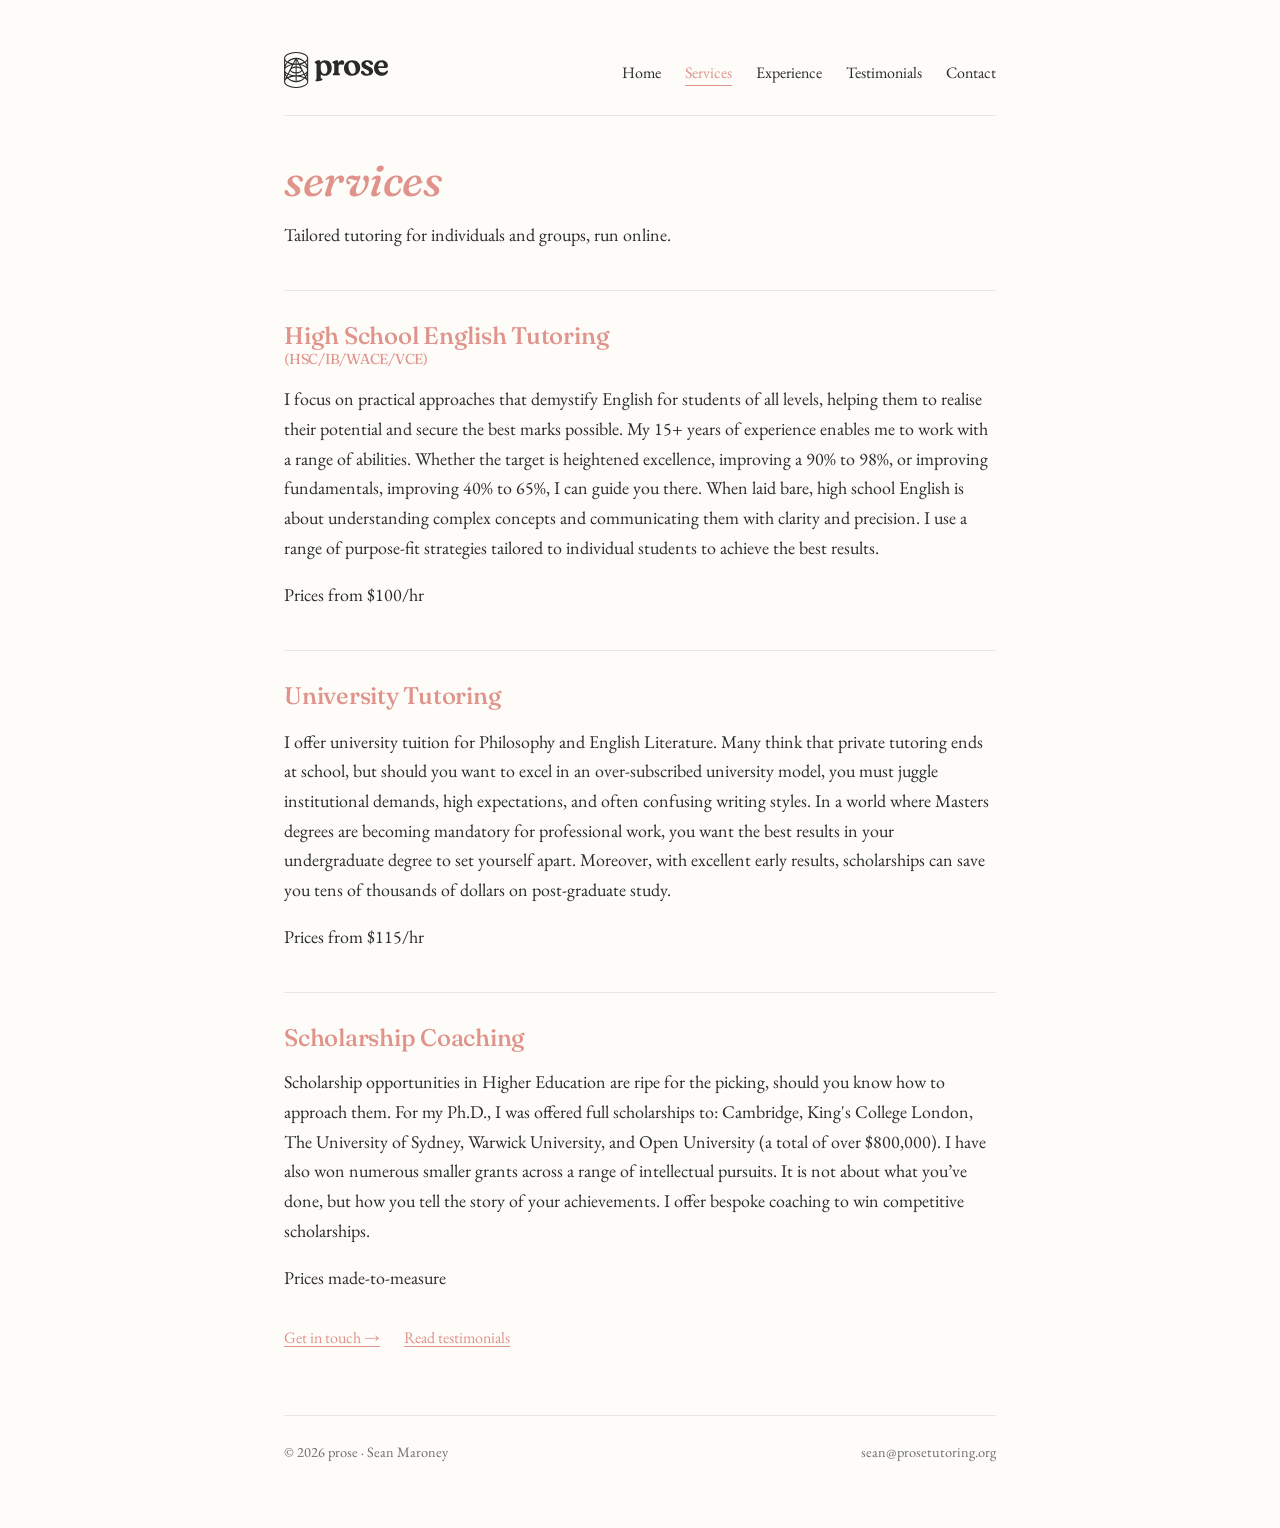
==== services.html @ b98e7e93 "Initial publish — prose tutoring website Five-page static site: Home, Services, Experience, Testimon" ====
<!doctype html>
<html lang="en">
<head>
  <meta charset="utf-8">
  <meta name="viewport" content="width=device-width, initial-scale=1">
  <title>Services — prose</title>
  <meta name="description" content="HSC English tutoring, university essay support, and scholarship coaching with Sean Maroney.">
  <link rel="icon" type="image/svg+xml" href="favicon-p.svg">
  <link rel="preconnect" href="https://fonts.googleapis.com">
  <link rel="preconnect" href="https://fonts.gstatic.com" crossorigin>
  <link href="https://fonts.googleapis.com/css2?family=Fraunces:opsz,wght,SOFT@9..144,400;9..144,500;9..144,600&family=EB+Garamond:ital,wght@0,400;0,500;1,400&display=swap" rel="stylesheet">
  <link rel="stylesheet" href="styles.css">
</head>
<body>
  <div class="wrap">

    <nav class="site" aria-label="Primary">
      <a class="brand" href="index.html" aria-label="prose — home">
        <svg class="logotype" viewBox="0 0 142.6 49.42" xmlns="http://www.w3.org/2000/svg" aria-hidden="true">
          <path d="M43.11 39c0-.48.37-.72.89-1.33s.57-1.05.57-2.42V17.8a2.35 2.35 0 0 0-.89-2.14c-.93-.77-1.58-.81-1.58-1.7 0-1.33 4.12-2.66 6.14-2.66.89 0 1.53.56 1.53 1.81V14h.17a8.34 8.34 0 0 1 6.21-2.7c5.37 0 9.33 3.71 9.33 10.61 0 6.14-3.75 10.79-9.53 10.79a8.81 8.81 0 0 1-5.57-1.78v4a1.68 1.68 0 0 0 1.09 1.61c.73.36 1.37.49 1.37 1.25 0 1.25-2.34 1.74-4.4 2.06-2.54.37-5.33.65-5.33-.84zm16.35-14.74c0-4.52-2-9.65-5.28-9.69-2 0-3.8 1.69-3.8 4.72v3.27c0 3.84 2.26 7.39 5.09 7.39 2.42.05 3.91-1.95 3.99-5.69zM66.89 30.88c0-1.25 2-1.33 2-2.95V17.47a1.85 1.85 0 0 0-.72-1.77c-1.09-.65-1.7-.85-1.7-1.7 0-1.17 4.12-2.66 6-2.66 1.41 0 1.77.6 1.81 2v1.85h.16c1.09-2.66 3.19-3.91 4.93-3.91a2.85 2.85 0 0 1 3.15 3.07 2.84 2.84 0 0 1-3.07 3.14c-1 0-1.41-.32-2.5-.32s-2.18.65-2.18 3.6v7.14c0 1.62 2 1.7 2 2.95 0 1-.85 1.21-2.1 1.21H69c-1.26.02-2.11-.22-2.11-1.19zM82.24 22.36c0-6.58 5.12-11 11.38-11 6.1 0 10.94 3.79 10.94 10.33s-4.84 11-11.3 11-10.98-4.03-11.02-10.33zm16.07 2.06c0-4.36-2-10.42-5.86-10.42-2.62 0-4 2.14-4 5.49 0 4.44 2 10.5 5.86 10.5 2.58.01 4-2.14 4-5.57zM105.53 27.89a2 2 0 0 1 2-2.06c3.11 0 3 4.28 6.46 4.28 1.7 0 2.71-.81 2.71-2.26 0-1.82-1.66-2.83-4.49-4.08-3.35-1.49-6-3-6-6.5 0-3.79 3.39-6 8-6 4.89 0 8 2.1 8 4.4a1.94 1.94 0 0 1-1.9 2.06c-3.15 0-2.79-3.88-6.38-3.88-1.49 0-2.34.85-2.34 2 0 1.41.6 2.18 4.84 4.12 3.19 1.45 5.82 3.15 5.82 6.62s-3.15 6.1-8.28 6.1c-5.73.01-8.44-2.69-8.44-4.8zM142.56 26.64a3.43 3.43 0 0 1-.25 1.25 8.36 8.36 0 0 1-7.95 4.77c-6.54 0-10.82-4.12-10.82-10.34s4.24-10.94 10.5-10.94c5.53 0 8.56 3.47 8.56 7.63 0 2-.89 2.82-2.87 2.82h-10.5c.53 3.92 3 6.38 6.54 6.38a6 6 0 0 0 4.65-2.21 1.52 1.52 0 0 1 1.13-.56 1 1 0 0 1 1.01 1.2zm-13.45-7h7.83a4.72 4.72 0 0 0 .13-1.09c0-2.62-1-4.64-3.68-4.64-2.39-.03-4.12 2.35-4.28 5.7z" fill="currentColor"/>
          <path d="M28.12 2.45A26.06 26.06 0 0 0 16.55 0 26 26 0 0 0 5 2.45C1.77 4.09 0 6.31 0 8.71A2.18 2.18 0 0 0 0 9v31.71c0 2.4 1.77 4.62 5 6.26a26 26 0 0 0 11.56 2.45A26 26 0 0 0 28.12 47c3-1.51 4.71-3.52 5-5.7V8.74c-.01-2.43-1.78-4.65-5-6.29zm-11.57-1a24.55 24.55 0 0 1 10.91 2.3 9.78 9.78 0 0 1 3.14 2.36 4 4 0 0 1 1 2.6 4.06 4.06 0 0 1-1 2.6 8.93 8.93 0 0 1-2.09 1.77A16.58 16.58 0 0 0 17 8v.4l-.12-.4h-.71A16.55 16.55 0 0 0 4.6 13.08a8.72 8.72 0 0 1-2.09-1.78A4.05 4.05 0 0 1 1.47 9v-.45a4.11 4.11 0 0 1 1-2.44 9.78 9.78 0 0 1 3.18-2.36 24.54 24.54 0 0 1 10.9-2.29zm15.1 30.36v4.83l-1.3-2.56a16 16 0 0 0 1.3-2.26zM21 15.63l-3-6.08a15.13 15.13 0 0 1 9.22 4.26A22.08 22.08 0 0 1 21 15.63zm-3.75 4.42v-2.61c1.08 0 2.13.11 3.16.24l1.75 3.47a13.38 13.38 0 0 0-4.88-1.1zm6.42 4.66c0 .74-.66 1.48-1.86 2.1a11.59 11.59 0 0 1-4.56 1.09v-6.38a11.42 11.42 0 0 1 4.56 1.1c1.19.61 1.89 1.38 1.89 2.09zm1 1.49l2 3.86A25.08 25.08 0 0 1 17.28 32v-2.63a12.78 12.78 0 0 0 5.22-1.25 5.42 5.42 0 0 0 2.24-1.92zm2.61 5.17L28.65 34c-.14.19-.29.37-.44.55h-.09a21.94 21.94 0 0 0-4.87-1.72 21.44 21.44 0 0 0 4.1-1.46zm.86-16.45a15.28 15.28 0 0 1 3 5.68 12.21 12.21 0 0 0-3.1-2.18 21.37 21.37 0 0 0-4.88-1.73A21.36 21.36 0 0 0 28.12 15zM17.28 16v-4.56l2.22 4.38c-.73.07-1.5.11-2.22.18zm9.9 19.66a15.08 15.08 0 0 1-9.9 4.31v-6.5a24.57 24.57 0 0 1 9.9 2.14zm4-6.79a15.09 15.09 0 0 1-1.63 3.76l-.94-1.86a11.51 11.51 0 0 0 2.61-1.95zM28 29.4L22.22 18a19.79 19.79 0 0 1 5.24 1.76 9.81 9.81 0 0 1 3.15 2.37 4.1 4.1 0 0 1 1 2.6 4.08 4.08 0 0 1-1 2.6A9.2 9.2 0 0 1 28 29.4zM1.47 36.64v-4.8a16.76 16.76 0 0 0 1.29 2.25zm2.15-22.46a16.38 16.38 0 0 0-2.15 3.4v-5.24a9.92 9.92 0 0 0 2.15 1.84zm12.21 19.29v6.45a15.08 15.08 0 0 1-9.9-4.31 24.57 24.57 0 0 1 9.9-2.14zM1.89 20.6a15.28 15.28 0 0 1 3-5.68L5 15a21.36 21.36 0 0 0 4.88 1.72A21.37 21.37 0 0 0 5 18.42a12.21 12.21 0 0 0-3.11 2.18zm4-6.79a15.17 15.17 0 0 1 9.25-4.27l-3.04 6.09a22.12 22.12 0 0 1-6.17-1.82zm3.97 18.92A21.94 21.94 0 0 0 5 34.45h-.09c-.15-.18-.3-.36-.44-.55l1.31-2.57a21.8 21.8 0 0 0 4.08 1.4zm6-.75a25 25 0 0 1-9.4-1.92l2-3.85a5.3 5.3 0 0 0 2.23 1.91 12.78 12.78 0 0 0 5.22 1.25zm0-4.08a11.59 11.59 0 0 1-4.56-1.09c-1.2-.62-1.86-1.36-1.86-2.1s.66-1.48 1.86-2.09a11.42 11.42 0 0 1 4.56-1.1zm0-7.85a13.32 13.32 0 0 0-4.89 1.09l1.76-3.46c1-.13 2.07-.21 3.13-.24zm0-4.1c-.74 0-1.48-.06-2.19-.13l2.19-4.33zM1.47 24.47a4.29 4.29 0 0 1 1-2.36 9.81 9.81 0 0 1 3.15-2.37A20.44 20.44 0 0 1 10.91 18L5.13 29.41a9.6 9.6 0 0 1-2.63-2.1 4.16 4.16 0 0 1-1-2.34zm3 6.25l-.94 1.86a14.93 14.93 0 0 1-1.63-3.76 11.51 11.51 0 0 0 2.56 1.9zm25-16.54a10.26 10.26 0 0 0 2.16-1.85v5.27a17 17 0 0 0-2.14-3.42zm-28 26.3a4.08 4.08 0 0 1 1-2.36 8.48 8.48 0 0 1 2.13-1.77 16.68 16.68 0 0 0 23.91 0 8.48 8.48 0 0 1 2.09 1.77 5.13 5.13 0 0 1 .62.92l.05.09a3.6 3.6 0 0 1 .38 1.58 4 4 0 0 1-1 2.6 9.63 9.63 0 0 1-3.14 2.36A24.55 24.55 0 0 1 16.55 48a24.54 24.54 0 0 1-10.9-2.29 9.63 9.63 0 0 1-3.14-2.36 4.18 4.18 0 0 1-1-2.35z" fill="currentColor"/>
        </svg>
      </a>
      <ul>
        <li><a href="index.html">Home</a></li>
        <li><a href="services.html" aria-current="page">Services</a></li>
        <li><a href="more.html">Experience</a></li>
        <li><a href="testimonials.html">Testimonials</a></li>
        <li><a href="contact.html">Contact</a></li>
      </ul>
    </nav>

    <main>
      <h1>Services</h1>
      <p>Tailored tutoring for individuals and groups, run online. 
        
      <h2>High School English Tutoring <span class="h2-sub">(HSC/IB/WACE/VCE)</span></h2>
      <p>I focus on practical approaches that demystify English for students of all levels, helping them to realise their potential and secure the best marks possible. My 15+ years of experience enables me to work with a range of abilities. Whether the target is heightened excellence, improving a 90% to 98%, or improving fundamentals, improving 40% to 65%, I can guide you there. When laid bare, high school English is about understanding complex concepts and communicating them with clarity and precision. I use a range of purpose-fit strategies tailored to individual students to achieve the best results.</p>
      <p>Prices from $100/hr</p>

      <h2>University Tutoring</h2>
      <p>
<p>I offer university tuition for Philosophy and English Literature. Many think that private tutoring ends at school, but should you want to excel in an over-subscribed university model, you must juggle institutional demands, high expectations, and often confusing writing styles. In a world where Masters degrees are becoming mandatory for professional work, you want the best results in your undergraduate degree to set yourself apart. Moreover, with excellent early results, scholarships can save you tens of thousands of dollars on post-graduate study.</p>
<p>Prices from $115/hr</p>

      <h2>Scholarship Coaching</h2>
      <p>Scholarship opportunities in Higher Education are ripe for the picking, should you know how to approach them. For my Ph.D., I was offered full scholarships to: Cambridge, King's College London, The University of Sydney, Warwick University, and Open University (a total of over $800,000). I have also won numerous smaller grants across a range of intellectual pursuits. 
        It is not about what you’ve done, but how you tell the story of your achievements. I offer bespoke coaching to win competitive scholarships.</p>
      <p>Prices made-to-measure</p>

     
          </p> 
      <div class="cta-row">
        <a href="contact.html">Get in touch →</a>
        <a href="testimonials.html">Read testimonials</a>
      </div>
    </main>

    <footer>
      <span>© <span id="year">2026</span> prose · Sean Maroney</span>
      <a href="mailto:sean@prosetutoring.org">sean@prosetutoring.org</a>
    </footer>

  </div>

  <script>document.getElementById('year').textContent = new Date().getFullYear();</script>
</body>
</html>
---- styles.css ----
/* ------------------------------------------------------------
   prose — HSC English tutoring
   Single stylesheet. Plain CSS. No frameworks.
   ------------------------------------------------------------ */

:root {
  --bg: #fdfcf9;
  --ink: #2a2a2a;
  --muted: #6e6e6e;
  --coral: #e0938a;
  --coral-soft: #f6e5e0;
  --rule: #ece6e2;
  --max: 760px;
}

*, *::before, *::after { box-sizing: border-box; }

html { -webkit-text-size-adjust: 100%; }

body {
  margin: 0;
  font-family: 'EB Garamond', Georgia, 'Times New Roman', serif;
  font-size: 1.125rem;
  line-height: 1.65;
  color: var(--ink);
  background: var(--bg);
  -webkit-font-smoothing: antialiased;
  -moz-osx-font-smoothing: grayscale;
}

.wrap {
  max-width: var(--max);
  margin: 0 auto;
  padding: 2rem 1.5rem 4rem;
}

/* -------- Navigation -------- */

nav.site {
  display: flex;
  justify-content: space-between;
  align-items: center;
  gap: 2rem;
  padding: 1.25rem 0 1.5rem;
  flex-wrap: wrap;
  border-bottom: 1px solid var(--rule);
  margin-bottom: 2.5rem;
}

.brand {
  display: inline-flex;
  align-items: center;
  gap: 0.55rem;
  text-decoration: none;
  color: var(--coral);
}

.brand .logotype { height: 36px; width: 104px; flex: none; }

nav.site ul {
  display: flex;
  gap: 1.5rem;
  list-style: none;
  margin: 0;
  padding: 0;
  flex-wrap: wrap;
}

nav.site a {
  color: var(--ink);
  text-decoration: none;
  font-size: 1rem;
  padding-bottom: 2px;
  border-bottom: 1px solid transparent;
  transition: border-color 120ms ease, color 120ms ease;
}

nav.site a:hover,
nav.site a:focus-visible { color: var(--coral); border-bottom-color: var(--coral); outline: none; }

nav.site a[aria-current="page"] { color: var(--coral); border-bottom-color: var(--coral); }

/* -------- Typography -------- */

h1, h2 {
  font-family: 'Fraunces', Georgia, serif;
  font-weight: 500;
  color: var(--coral);
  margin: 0 0 1rem;
  letter-spacing: -0.01em;
  line-height: 1.1;
}

h1 { font-size: clamp(2rem, 5vw, 2.75rem); font-style: italic; text-transform: lowercase; }
h2 { font-size: 1.5rem; margin-top: 2.5rem; }
main h2 { border-top: 1px solid var(--rule); padding-top: 2rem; }
.h2-sub { display: block; font-size: 0.9rem; font-weight: 400; margin-top: 0.2em; }

p { margin: 0 0 1.1rem; }

a { color: var(--coral); text-decoration: underline; text-decoration-thickness: 1px; text-underline-offset: 3px; }
a:hover { text-decoration-thickness: 2px; }

em, i { font-style: italic; }

.tagline { color: var(--muted); margin-top: 0.25rem; margin-bottom: 0.25rem; font-size: 1rem; }
.affiliation {
  color: var(--muted);
  font-size: 0.8rem;
  letter-spacing: 0.09em;
  text-transform: uppercase;
  margin-top: 0.25rem;
  margin-bottom: 1.75rem;
}

/* Subtle coral marker highlight for a key phrase */
.mark-coral { background: var(--coral-soft); padding: 0.05em 0.25em; border-radius: 2px; }

/* -------- Hero (homepage two-column) -------- */

.hero { display: grid; grid-template-columns: 1.4fr 1fr; gap: 3rem; align-items: start; }

.hero h1 { font-style: italic; font-size: clamp(1.6rem, 4vw, 2.2rem); }

.portrait-wrap {
  justify-self: end;
  align-self: start;
  position: relative;
  padding: 0 0 10px 10px;
}
.portrait-wrap::after {
  content: '';
  position: absolute;
  top: 10px;
  left: 0;
  right: 10px;
  bottom: 0;
  border: 2px solid var(--coral);
  border-radius: 6px;
}
.portrait-wrap img {
  display: block;
  width: 100%;
  max-width: 260px;
  border-radius: 4px;
  position: relative;
  z-index: 1;
}

@media (max-width: 640px) {
  .hero { grid-template-columns: 1fr; gap: 1.5rem; }
  .portrait-wrap { justify-self: start; }
  .portrait-wrap img { max-width: 220px; }
}

/* -------- Inline CTAs (text links, not buttons) -------- */

.cta-row { display: flex; flex-wrap: wrap; gap: 1.5rem; margin-top: 2rem; }
.cta-row a { font-size: 1rem; }

/* -------- Testimonials -------- */

blockquote {
  margin: 0 0 2.25rem;
  padding-left: 1.25rem;
  border-left: 2px solid var(--coral);
  font-style: italic;
  color: #3a3a3a;
}
blockquote p { margin-bottom: 0.5rem; }
blockquote cite {
  font-style: normal;
  display: block;
  color: var(--muted);
  font-size: 0.95rem;
}
blockquote cite .name { color: var(--coral); font-weight: 500; }

/* -------- Carousel -------- */

.carousel {
  position: relative;
  margin: 2rem 0;
}

.carousel-viewport {
  overflow: hidden;
}

.carousel-track {
  display: flex;
  transition: transform 360ms ease;
}

.carousel-slide {
  flex: 0 0 100%;
  padding: 0 2.25rem;
}

.carousel-slide blockquote {
  border-left: none;
  padding: 2rem 2rem 1.5rem;
  border: 1px solid var(--rule);
  border-radius: 6px;
  margin: 0;
}

.carousel-arrow {
  position: absolute;
  top: 50%;
  transform: translateY(-50%);
  z-index: 1;
  background: none;
  border: none;
  padding: 0.25rem 0.4rem;
  color: var(--coral);
  font-size: 1.75rem;
  line-height: 1;
  cursor: pointer;
  opacity: 0.5;
  transition: opacity 120ms ease;
  font-family: inherit;
}
.carousel-arrow:hover { background: none; color: var(--coral); opacity: 1; }
.carousel-arrow:disabled { opacity: 0.15; cursor: default; }
.carousel-arrow.prev { left: 0; }
.carousel-arrow.next { right: 0; }

.carousel-dots {
  display: flex;
  justify-content: center;
  gap: 0.6rem;
  margin-top: 1.5rem;
}

.carousel-dot {
  width: 7px;
  height: 7px;
  border-radius: 50%;
  background: var(--rule);
  border: none;
  padding: 0;
  cursor: pointer;
  transition: background 120ms ease;
}
.carousel-dot:hover { background: #c8bfb9; color: initial; }
.carousel-dot.active { background: var(--coral); }

/* -------- Contact form -------- */

form { display: flex; flex-direction: column; gap: 1rem; margin: 1.5rem 0 2rem; max-width: 520px; }

label { display: flex; flex-direction: column; gap: 0.3rem; font-size: 0.95rem; color: #444; }

input, textarea {
  font-family: inherit;
  font-size: 1rem;
  padding: 0.65rem 0.8rem;
  border: 1px solid #d8d2ce;
  border-radius: 4px;
  background: #fff;
  color: var(--ink);
  transition: border-color 120ms ease, box-shadow 120ms ease;
}
textarea { resize: vertical; min-height: 140px; }
input:focus, textarea:focus { outline: none; border-color: var(--coral); box-shadow: 0 0 0 3px var(--coral-soft); }

button {
  align-self: flex-start;
  font-family: 'Fraunces', Georgia, serif;
  font-size: 1rem;
  background: transparent;
  color: var(--coral);
  border: 1px solid var(--coral);
  padding: 0.55rem 1.25rem;
  border-radius: 4px;
  cursor: pointer;
  transition: background 120ms ease, color 120ms ease;
}
button:hover { background: var(--coral); color: #fff; }

.form-success {
  color: var(--ink);
  background: var(--coral-soft);
  padding: 1rem 1.25rem;
  border-radius: 4px;
  margin: 1rem 0;
}

.details { color: var(--muted); font-size: 1rem; margin-top: 2rem; }
.details p { margin-bottom: 0.3rem; }

/* -------- More / experience list -------- */

.exp { margin: 1.5rem 0 2.5rem; }
.exp dt { font-weight: 500; color: var(--ink); margin-top: 1.25rem; }
.exp dd { margin: 0.1rem 0 0; color: var(--muted); font-size: 0.95rem; }
.exp dd.desc { color: var(--ink); font-size: 1rem; margin-top: 0.35rem; }

/* -------- Footer -------- */

footer {
  margin-top: 4rem;
  padding-top: 1.5rem;
  border-top: 1px solid var(--rule);
  color: var(--muted);
  font-size: 0.9rem;
  display: flex;
  justify-content: space-between;
  flex-wrap: wrap;
  gap: 0.75rem;
}
footer a { color: var(--muted); text-decoration: none; }
footer a:hover { color: var(--coral); }

/* -------- Mobile -------- */

/* Remove 300ms tap delay on touch devices */
a, button { touch-action: manipulation; }

@media (max-width: 600px) {

  .wrap { padding: 1.5rem 1.25rem 3rem; }

  nav.site { gap: 0.75rem; padding: 1rem 0 1.25rem; margin-bottom: 2rem; }
  nav.site ul { gap: 0.5rem 1rem; }
  nav.site a { font-size: 0.9rem; }

  h2 { font-size: 1.3rem; margin-top: 2rem; }
  main h2 { padding-top: 1.5rem; }

  footer { margin-top: 3rem; }

  .carousel-slide { padding: 0 1.5rem; }
  .carousel-slide blockquote { padding: 1.25rem 1.25rem 1rem; }

  /* Proper 44px touch targets for carousel controls */
  .carousel-arrow {
    min-width: 44px;
    min-height: 44px;
    display: inline-flex;
    align-items: center;
    justify-content: center;
    font-size: 1.5rem;
    padding: 0;
  }
  .carousel-dots { gap: 1rem; }
  .carousel-dot { width: 10px; height: 10px; }

  form { max-width: 100%; }
  form button { align-self: stretch; }

}
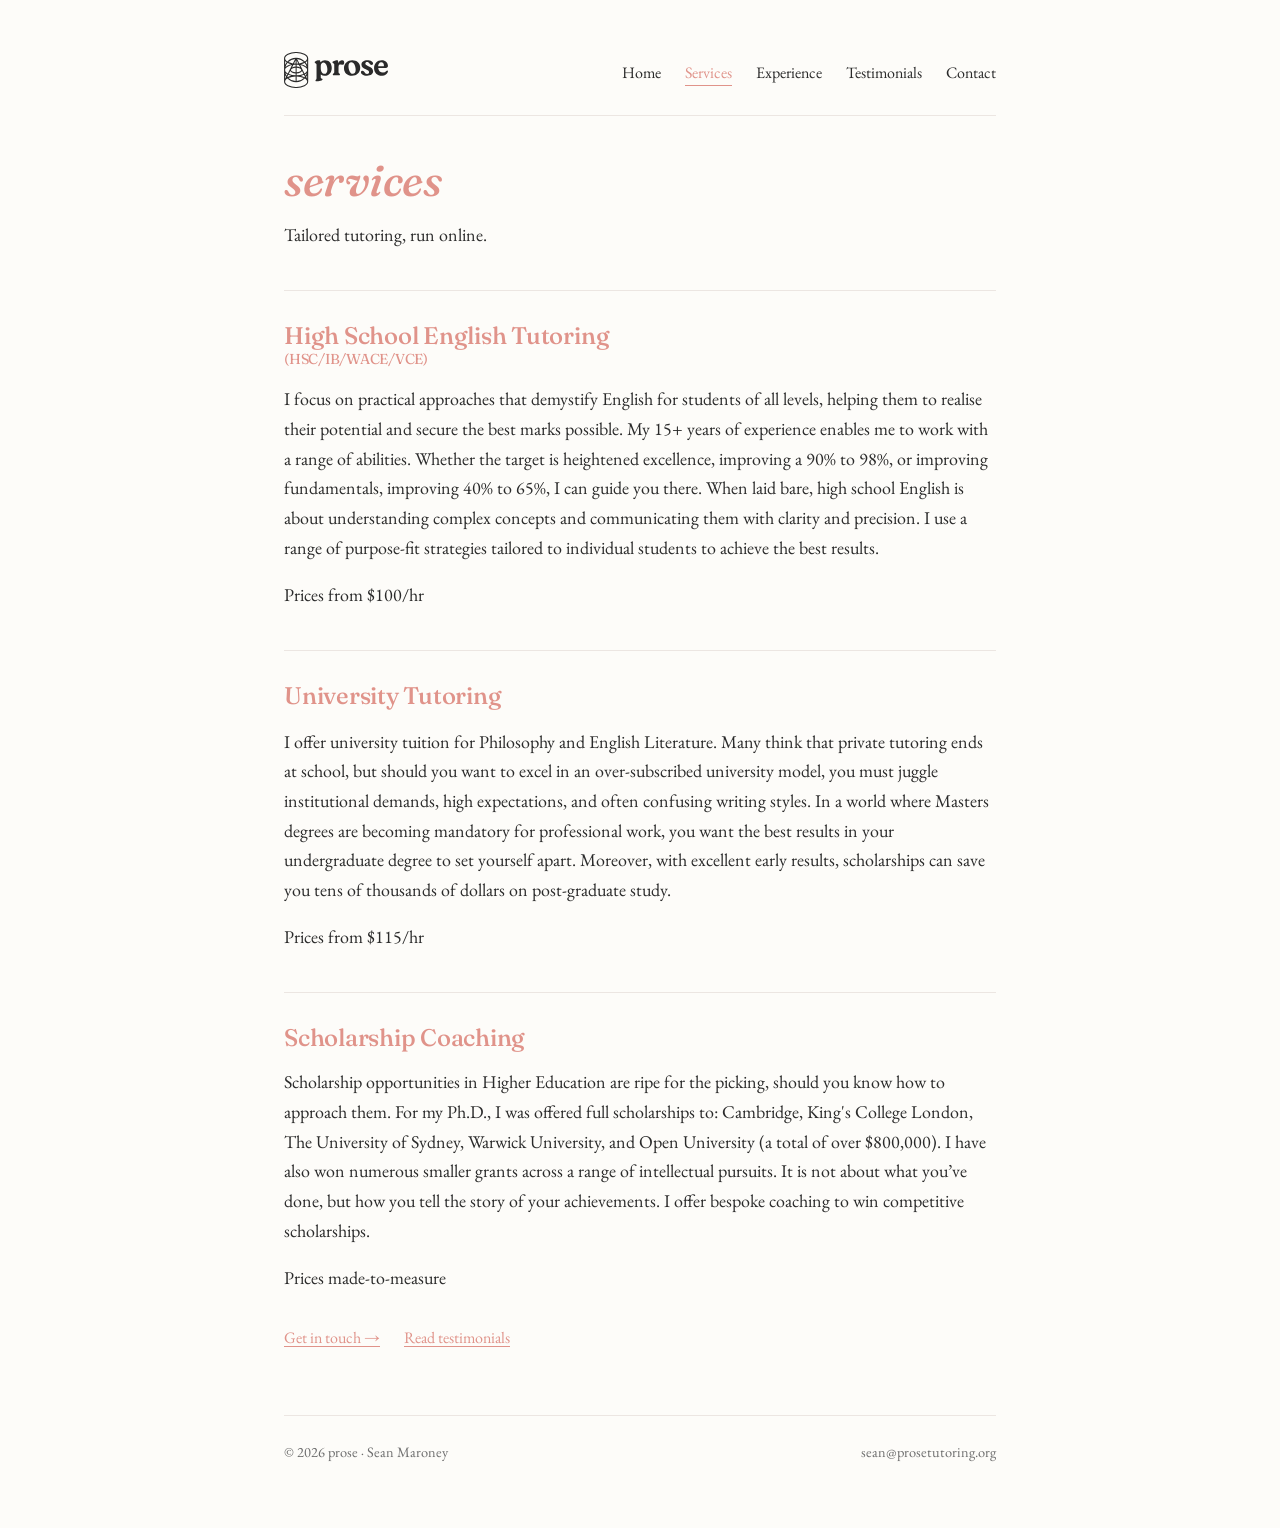
==== commit 7764fb6e: "Add Natalie testimonial; update services intro - Add parent testimonial from Natalie as first carous" ====
--- a/services.html
+++ b/services.html
@@ -32,7 +32,7 @@
 
     <main>
       <h1>Services</h1>
-      <p>Tailored tutoring for individuals and groups, run online. 
+      <p>Tailored tutoring, run online. 
         
       <h2>High School English Tutoring <span class="h2-sub">(HSC/IB/WACE/VCE)</span></h2>
       <p>I focus on practical approaches that demystify English for students of all levels, helping them to realise their potential and secure the best marks possible. My 15+ years of experience enables me to work with a range of abilities. Whether the target is heightened excellence, improving a 90% to 98%, or improving fundamentals, improving 40% to 65%, I can guide you there. When laid bare, high school English is about understanding complex concepts and communicating them with clarity and precision. I use a range of purpose-fit strategies tailored to individual students to achieve the best results.</p>
